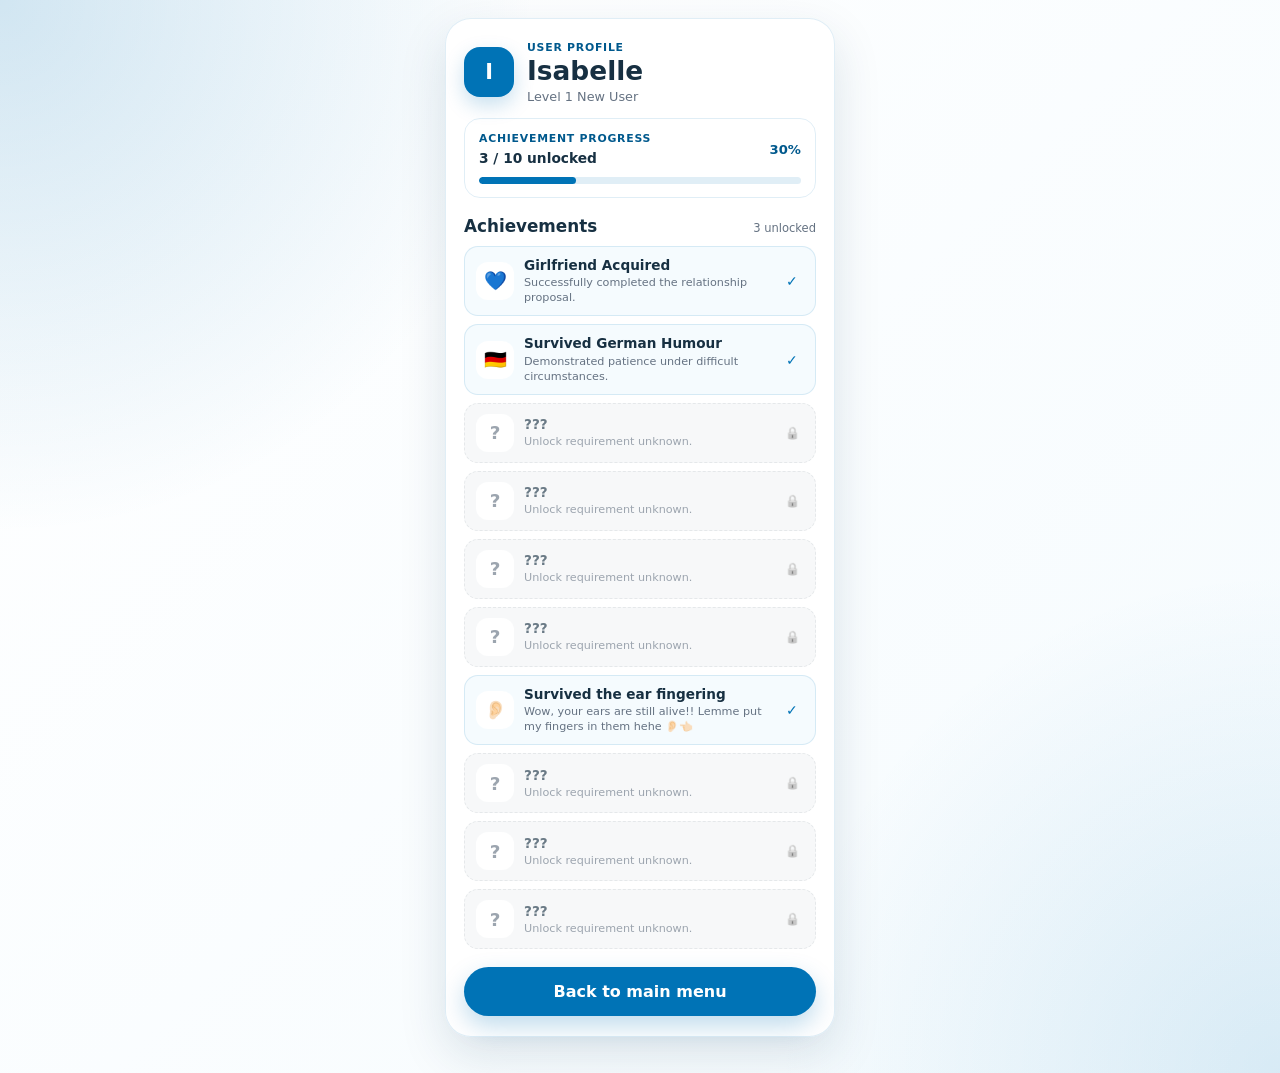
==== achievements.html @ 8cb05546 "added a lot of new stuff" ====
<!DOCTYPE html>
<html lang="en">
<head>
  <meta charset="UTF-8">

  <meta
    name="viewport"
    content="width=device-width, initial-scale=1.0"
  >



  <link rel="stylesheet" href="style.css">
</head>

<body class="profile-body">

  <main class="profile-page">

    <section class="profile-card">

      <!-- Profile header -->
      <header class="profile-header">
        <div class="profile-avatar">I</div>

        <div class="profile-identity">
          <p class="profile-label">User profile</p>

          <h1>Isabelle</h1>

          <p id="profileLevel">
            Level 1 New User
          </p>
        </div>
      </header>

      <!-- Achievement progress -->
      <section class="progress-section">
        <div class="progress-heading">
          <div>
            <p class="section-label">
              Achievement progress
            </p>

            <strong id="achievementProgress">
              Loading...
            </strong>
          </div>

          <span
            class="progress-percent"
            id="progressPercent"
          >
            0%
          </span>
        </div>

        <div class="achievement-progress-bar">
          <div
            class="achievement-progress-fill"
            id="achievementProgressFill"
          ></div>
        </div>
      </section>

      <!-- Achievement list -->
      <section class="achievement-section">
        <div class="section-heading">
          <h2>Achievements</h2>

          <span id="unlockedCount">
            0 unlocked
          </span>
        </div>

        <div
          class="compact-achievement-list"
          id="achievementList"
        ></div>
      </section>

      <!-- Home button -->
      <a
        class="landing-btn primary profile-home"
        href="index.html"
      >
        Back to main menu
      </a>

    </section>
    <!-- profile-card ends here -->

  </main>

  <script src="achievements.js"></script>

  <script>
    const achievementList =
      document.getElementById("achievementList");

    const achievementProgress =
      document.getElementById("achievementProgress");

    const achievementProgressFill =
      document.getElementById("achievementProgressFill");

    const progressPercent =
      document.getElementById("progressPercent");

    const unlockedCount =
      document.getElementById("unlockedCount");

    const profileLevel =
      document.getElementById("profileLevel");

    const unlocked = getUnlockedAchievements();

    const unlockedTotal = ACHIEVEMENTS.filter(
      (achievement) =>
        unlocked.includes(achievement.id)
    ).length;

    const totalAchievements = ACHIEVEMENTS.length;

    const percentage = Math.round(
      (unlockedTotal / totalAchievements) * 100
    );

    achievementProgress.textContent =
      `${unlockedTotal} / ${totalAchievements} unlocked`;

    unlockedCount.textContent =
      `${unlockedTotal} unlocked`;

    progressPercent.textContent =
      `${percentage}%`;

    achievementProgressFill.style.width =
      `${percentage}%`;

    if (unlockedTotal >= 10) {
      profileLevel.textContent =
        "Level 4 Investigator";
    } else if (unlockedTotal >= 7) {
      profileLevel.textContent =
        "Level 3 Explorer";
    } else if (unlockedTotal >= 4) {
      profileLevel.textContent =
        "Level 2 Curious User";
    } else {
      profileLevel.textContent =
        "Level 1 New User";
    }

    ACHIEVEMENTS.forEach((achievement) => {
      const isUnlocked =
        unlocked.includes(achievement.id);

      const item =
        document.createElement("article");

      item.className =
        `compact-achievement ${
          isUnlocked ? "unlocked" : "locked"
        }`;

      if (isUnlocked) {
        item.innerHTML = `
          <div class="compact-achievement-icon">
            ${achievement.icon}
          </div>

          <div class="compact-achievement-text">
            <h3>${achievement.title}</h3>
            <p>${achievement.description}</p>
          </div>

          <span
            class="achievement-state"
            aria-label="Unlocked"
          >
            ✓
          </span>
        `;
      } else {
        item.innerHTML = `
          <div
            class="compact-achievement-icon locked-icon"
          >
            ?
          </div>

          <div class="compact-achievement-text">
            <h3>???</h3>
            <p>Unlock requirement unknown.</p>
          </div>

          <span
            class="achievement-state locked-state"
            aria-label="Locked"
          >
            🔒
          </span>
        `;
      }

      achievementList.appendChild(item);
    });
  </script>

</body>
</html>
---- style.css ----
:root {
  --blue: #0073B6;
  --blue-dark: #00598d;
  --blue-soft: #dff2fb;
  --blue-pale: #f5fbfe;
  --text: #173042;
  --muted: #657282;
}

* {
  margin: 0;
  padding: 0;
  box-sizing: border-box;
}

body {
  min-height: 100vh;
  overflow: hidden;
  font-family: system-ui, -apple-system, BlinkMacSystemFont, "Segoe UI", sans-serif;
  background:
    radial-gradient(circle at top left, rgba(0,115,182,.18), transparent 32%),
    radial-gradient(circle at bottom right, rgba(0,115,182,.12), transparent 30%),
    linear-gradient(135deg,#ffffff,var(--blue-pale));
  color: var(--text);
}

#photoBackground {
  position: fixed;
  inset: 0;
  height: 100dvh;
  pointer-events: none;
  overflow: hidden;
  z-index: 1;
  transition: opacity .45s ease;
}

#photoBackground.hide-photos {
  opacity: 0;
}

.bg-photo {
  position: absolute;
  width: 92px;
  aspect-ratio: 1;
  object-fit: cover;
  border: 7px solid white;
  border-bottom: 18px solid white;
  border-radius: 8px;
  box-shadow: 0 15px 35px rgba(0,0,0,.18);
  opacity: 0;
  transform: scale(.75) rotate(-6deg);
  transition: opacity .6s ease, transform .6s ease;
}

.bg-photo.show {
  opacity: .92;
  transform: scale(1) rotate(var(--rotation));
}

#confettiLayer {
  position: fixed;
  inset: 0;
  pointer-events: none;
  z-index: 50;
  overflow: hidden;
}

.confetti {
  position: absolute;
  top: -30px;
  font-size: 24px;
  animation: fall 1.8s linear forwards;
}

.app {
  position: relative;
  min-height: 100vh;
  display: grid;
  place-items: center;
  padding: 20px;
  z-index: 20;
}

.card {
  width: min(315px, 88vw);
  padding: 28px 20px 22px;
  border-radius: 32px;
  background: rgba(255,255,255,.98);
  backdrop-filter: blur(14px);
  box-shadow: 0 28px 70px rgba(0,0,0,.14);
  text-align: center;
  position: relative;
  z-index: 30;
}

.eyebrow {
  display: inline-block;
  padding: 8px 14px;
  border-radius: 999px;
  background: var(--blue-soft);
  color: var(--blue-dark);
  font-weight: 700;
  font-size: .8rem;
  margin-bottom: 16px;
}

h1 {
  font-size: clamp(1.8rem, 7vw, 2.7rem);
  line-height: 1.05;
}

.intro {
  margin: 18px auto 20px;
  color: var(--muted);
  max-width: 280px;
  line-height: 1.55;
}

.final-line {
  margin: 18px auto 22px;
  color: var(--blue-dark);
  font-weight: 850;
  font-size: 1.1rem;
  line-height: 1.45;
}

.score {
  margin-top: 8px;
  color: var(--muted);
  font-size: .85rem;
}

.achievement {
  margin-top: 10px;
  color: var(--blue-dark);
  font-weight: 800;
  min-height: 22px;
}

.photo-pop {
  animation: photoPop .45s ease;
}

@keyframes photoPop {
  0% { transform: scale(.75) rotate(var(--rotation)); }
  70% { transform: scale(1.08) rotate(var(--rotation)); }
  100% { transform: scale(1) rotate(var(--rotation)); }
}

.button-stage {
  position: relative;
  height: 95px;
  overflow: hidden;
}

.lego-walk {
  font-size: 2rem;
  margin: 10px 0;
  animation: legoWalk 3s ease-in-out forwards;
}

@keyframes legoWalk {
  from {
    transform: translateX(-120px);
    opacity: 0;
  }
  15% {
    opacity: 1;
  }
  to {
    transform: translateX(120px);
    opacity: 0;
  }
}
.btn {
  position: absolute;
  border: none;
  border-radius: 999px;
  padding: 14px 28px;
  font-size: 1rem;
  font-weight: 800;
  cursor: pointer;
  touch-action: manipulation;
  transition:
    left .5s ease,
    top .5s ease,
    transform .3s ease;
}

.yes {
  background: var(--blue);
  color: white;
  box-shadow: 0 10px 25px rgba(0,115,182,.25);
}

.no {
  background: #eef3f7;
  color: #4f5f68;
}

#yesBtn {
  left: 28%;
  top: 50%;
  transform: translate(-50%,-50%);
}

#noBtn {
  left: 72%;
  top: 50%;
  transform: translate(-50%,-50%);
}

.replay {
  position: static;
  transform: none;
  margin-top: 10px;
}

.hint {
  min-height: 24px;
  margin-top: 12px;
  color: var(--muted);
}



@media(max-width:600px) {
  .bg-photo {
    width: 76px;
    border: 5px solid white;
    border-bottom: 13px solid white;
  }


  .card {
    width: min(315px, 88vw);
  }
}

@keyframes fall {
  to {
    transform: translateY(110vh) rotate(720deg);
    opacity: 0;
  }
}

@keyframes pulse {

    0%{
        transform:translate(-50%,-50%) scale(1);
    }

    50%{
        transform:translate(-50%,-50%) scale(1.08);
    }

    100%{
        transform:translate(-50%,-50%) scale(1);
    }

}
.landing-page,
.meme-page {
  min-height: 100dvh;
  display: grid;
  place-items: center;
  padding: 20px;
}

.landing-card,
.sequence-card,
.meme-card {
  width: min(360px, 92vw);
  padding: 32px 24px 28px;
  border-radius: 32px;
  background: rgba(255, 255, 255, 0.98);
  box-shadow: 0 28px 70px rgba(0, 0, 0, 0.14);
  text-align: center;
}

.landing-actions {
  display: grid;
  gap: 12px;
  margin-top: 26px;
}

.landing-btn {
  display: block;
  width: 100%;
  padding: 15px 22px;
  border: none;
  border-radius: 999px;
  font-family: inherit;
  font-size: 1rem;
  font-weight: 800;
  text-align: center;
  text-decoration: none;
  cursor: pointer;
}

.landing-btn.primary {
  background: var(--blue);
  color: white;
  box-shadow: 0 10px 25px rgba(0, 115, 182, 0.25);
}

.landing-btn.secondary {
  background: #eef3f7;
  color: #4f5f68;
}

.sequence-card {
  min-height: 180px;
  display: grid;
  place-items: center;
}

.meme-card {
  width: min(400px, 92vw);
}

.meme-image {
  display: block;
  width: 100%;
  max-height: 60vh;
  object-fit: contain;
  border-radius: 20px;
  margin-bottom: 18px;
}

.meme-caption {
  margin-bottom: 20px;
  color: var(--muted);
  font-weight: 700;
}

@keyframes sequenceFade {
  from {
    opacity: 0;
    transform: translateY(6px);
  }

  to {
    opacity: 1;
    transform: translateY(0);
  }
}

.landing-btn.danger {
    background: #d94841;
    color: white;
    box-shadow: 0 10px 24px rgba(217,72,65,.35);
}

.landing-btn.danger:hover{
    background:#c63b34;
}

.landing-btn.danger:active{
    transform:scale(.97);
}
/* Floating letter */

.letter-button {
  position: fixed;
  right: 22px;
  bottom: 22px;
  z-index: 150;

  width: 54px;
  height: 54px;

  display: grid;
  place-items: center;

  border: 1px solid rgba(0, 115, 182, 0.18);
  border-radius: 50%;

  background: white;
  box-shadow: 0 12px 32px rgba(18, 57, 84, 0.2);

  font-size: 1.45rem;
  cursor: pointer;

  transition:
    transform 180ms ease,
    box-shadow 180ms ease;
}

.letter-button:hover {
  transform: translateY(-3px);
  box-shadow: 0 16px 38px rgba(18, 57, 84, 0.25);
}

.letter-button:active {
  transform: scale(0.94);
}

.letter-notification {
  position: absolute;
  top: 2px;
  right: 2px;

  width: 12px;
  height: 12px;

  border: 2px solid white;
  border-radius: 50%;
  background: var(--blue);
}

/* Message overlay */

.letter-overlay {
  position: fixed;
  inset: 0;
  z-index: 300;

  display: grid;
  place-items: center;

  padding: 20px;
  background: rgba(17, 35, 48, 0.42);
  backdrop-filter: blur(6px);

  animation: letterFadeIn 220ms ease;
}

.letter-card {
  position: relative;

  width: min(380px, 92vw);
  max-height: 85vh;

  display: flex;
  flex-direction: column;

  padding: 32px 24px 26px;

  border-radius: 30px;
  background: linear-gradient(
    145deg,
    #fff7fb,
    #ffe7f2
  );

  border: 1px solid rgba(220,90,145,.22);

  box-shadow:
    0 30px 80px rgba(180,70,120,.18);

  text-align: center;

  animation:
    letterPopIn .28s ease,
    gentleMessagePulse 5s ease-in-out 2s infinite;
}

.letter-card h1 {
  margin: 0;
  font-size: clamp(1.8rem, 8vw, 2.5rem);
}

.letter-close {
  position: absolute;
  top: 13px;
  right: 15px;

  width: 34px;
  height: 34px;

  border: none;
  border-radius: 50%;
  background: #eef3f7;
  color: #4f5f68;

  font-size: 1.4rem;
  line-height: 1;
  cursor: pointer;
}

.letter-content {
  margin: 22px 0 24px;
  color: var(--text);
  font-size: 1.08rem;
  line-height: 1.65;
}

.letter-content p {
  margin: 0 0 14px;
}

.letter-content p:last-child {
  margin-bottom: 0;
}

.letter-card .landing-btn {
  position: static;
}

.modal-open {
  overflow: hidden;
}

@keyframes letterFadeIn {
  from {
    opacity: 0;
  }

  to {
    opacity: 1;
  }
}

@keyframes letterPopIn {
  from {
    opacity: 0;
    transform: translateY(12px) scale(0.96);
  }

  to {
    opacity: 1;
    transform: translateY(0) scale(1);
  }
}

/* Patch notes */

.patch-page {
  min-height: 100dvh;
  padding: 24px 16px 40px;
  display: block;
}

.patch-card {
  width: min(520px, 94vw);
  margin: 0 auto;
  padding: 26px 20px 24px;
  border-radius: 28px;
  background: rgba(255, 255, 255, 0.98);
  box-shadow: 0 20px 50px rgba(0, 0, 0, 0.12);
}

.patch-card > h1 {
  margin-bottom: 6px;
}

.patch-version {
  margin: 0 0 28px;
  color: var(--muted);
  font-size: 0.9rem;
  font-weight: 700;
}

.patch-entry {
  margin-bottom: 18px;
  padding: 18px;
  border-radius: 18px;
  border: 1px solid rgba(0, 115, 182, 0.14);
  border-radius: 22px;
  background: var(--blue-pale);
}

.patch-entry.old {
  opacity: 0.78;
}

.patch-entry h2 {
  margin: 0 0 4px;
  font-size: 1.2rem;
}

.patch-date {
  margin: 0 0 16px;
  color: var(--muted);
  font-size: 0.8rem;
}

.patch-entry ul {
  line-height: 1.5;
  font-size: 0.95rem;
}

.patch-entry li + li {
  margin-top: 4px;
}

.known-issues {
  margin-top: 20px;
  padding-top: 18px;
  border-top: 1px solid rgba(0, 115, 182, 0.14);
}

.known-issues h3 {
  margin: 0 0 10px;
  color: var(--blue-dark);
  font-size: 1rem;
}

.patch-card > .landing-btn {
  margin-top: 8px;
}
.letter-content {

  flex: 1;

  display: grid;
  gap: 14px;

  margin: 22px 0 24px;

  overflow-y: auto;

  max-height: 42vh;

  padding-right: 6px;
}
.letter-content::-webkit-scrollbar{
    width:8px;
}

.letter-content::-webkit-scrollbar-thumb{
    background:#e7a9c7;
    border-radius:999px;
}

.letter-content::-webkit-scrollbar-track{
    background:transparent;
}

.message-archive[open] .archived-messages{
    animation: archiveReveal .25s ease;
}

@keyframes archiveReveal{

    from{
        opacity:0;
        transform:translateY(-6px);
    }

    to{
        opacity:1;
        transform:translateY(0);
    }
}

.letter-message {
  padding: 16px;
  border-radius: 18px;
  background: rgba(255, 255, 255, 0.68);
  border: 1px solid rgba(220, 90, 145, 0.14);
  text-align: left;
}

.letter-message.newest {
  border: 1px solid rgba(220, 90, 145, 0.38);

  box-shadow:
    0 8px 24px rgba(220, 90, 145, 0.10);
}

.letter-message p {
  margin: 0 0 10px;
  line-height: 1.55;
}

.letter-message p:last-child {
  margin-bottom: 0;
}

.letter-label {
  color: #b43b72;
  font-size: 0.75rem;
  font-weight: 800;
  text-transform: uppercase;
  letter-spacing: 0.05em;
}

.letter-card .eyebrow {
  background: #ffdbea;
  color: #a72f67;
}

.letter-card .letter-close {
  background: #ffe3ef;
  color: #9e3764;
}

.letter-card .landing-btn.primary {
  background: #d95791;
  color: white;

  box-shadow:
    0 10px 25px rgba(217, 87, 145, 0.28);

  transition:
    background 180ms ease,
    transform 180ms ease,
    box-shadow 180ms ease;
}

.letter-card .landing-btn.primary:hover {
  background: #c74680;

  box-shadow:
    0 13px 30px rgba(217, 87, 145, 0.35);
}

.letter-card .landing-btn.primary:active {
  transform: scale(0.97);
}

@keyframes gentleMessagePulse {
  0%,
  88%,
  100% {
    transform: scale(1);
    box-shadow:
      0 30px 80px rgba(180, 70, 120, 0.18);
  }

  94% {
    transform: scale(1.018);
    box-shadow:
      0 34px 90px rgba(220, 90, 145, 0.28);
  }
}

.train-button {
  position: fixed;
  left: 20px;
  bottom: 20px;
  z-index: 140;

  width: 48px;
  height: 48px;

  border: none;
  border-radius: 50%;

  background: white;
  box-shadow: 0 10px 28px rgba(0,0,0,.16);

  font-size: 1.4rem;
  cursor: pointer;

  transition: transform 180ms ease;
}

.train-button:hover {
  transform: translateX(4px);
}

.train-button:active {
  transform: scale(.95);
}

.train-overlay {
  position: fixed;
  inset: 0;
  z-index: 400;

  display: grid;
  place-items: center;

  padding: 20px;

  background: rgba(10,20,30,.45);
  backdrop-filter: blur(6px);
}

.train-card {
  position: relative;

  width: min(380px, 92vw);

  padding: 22px;

  border-radius: 28px;

  background: white;

  box-shadow: 0 30px 80px rgba(0,0,0,.25);

  text-align: center;
}

.thomas-image {
  width: 100%;
  max-height: 65vh;

  object-fit: contain;

  border-radius: 18px;
}

.train-caption {
  margin-top: 14px;

  color: var(--muted);

  font-weight: 700;
}

.train-close {
  position: absolute;
  top: 10px;
  right: 12px;

  width: 34px;
  height: 34px;

  border: none;
  border-radius: 50%;

  background: #eef3f7;

  font-size: 1.4rem;

  cursor: pointer;
}
/* Main application menu */

.main-menu {
  display: grid;
  gap: 11px;
  margin-top: 24px;
}

.menu-item {
  display: flex;
  align-items: center;
  gap: 14px;

  width: 100%;
  padding: 14px 16px;

  border: 1px solid rgba(0, 115, 182, 0.14);
  border-radius: 18px;

  background: var(--blue-pale);
  color: var(--text);

  text-align: left;
  text-decoration: none;

  transition:
    transform 180ms ease,
    box-shadow 180ms ease,
    background 180ms ease;
}

.menu-item:hover {
  transform: translateY(-2px);
  box-shadow: 0 12px 26px rgba(0, 115, 182, 0.12);
}

.menu-item:active {
  transform: scale(0.98);
}

.menu-item strong,
.menu-item small {
  display: block;
}

.menu-item strong {
  font-size: 0.96rem;
}

.menu-item small {
  margin-top: 3px;
  color: var(--muted);
  font-size: 0.78rem;
  line-height: 1.3;
}

.menu-icon {
  width: 38px;
  height: 38px;
  flex-shrink: 0;

  display: grid;
  place-items: center;

  border-radius: 12px;
  background: white;

  font-size: 1.2rem;
}

.primary-menu {
  background: var(--blue);
  color: white;
}

.primary-menu small {
  color: rgba(255, 255, 255, 0.78);
}

.danger-menu {
  border-color: rgba(205, 63, 60, 0.18);
  background: #fff0ef;
}

.version-label {
  margin: 20px 0 0;
  color: var(--muted);
  font-size: 0.75rem;
  text-align: center;
}

/* Message Terminal */

.terminal-page {
  min-height: 100dvh;
  padding: 24px 16px 40px;
}

.terminal-card {
  width: min(430px, 94vw);
  margin: 0 auto;
  padding: 30px 22px 26px;

  border-radius: 30px;
  background: rgba(255, 255, 255, 0.98);
  box-shadow: 0 24px 65px rgba(0, 0, 0, 0.13);
}

.message-form {
  display: grid;
  gap: 10px;
  margin-top: 24px;
}

.message-form label {
  margin-top: 6px;
  color: var(--text);
  font-size: 0.82rem;
  font-weight: 800;
}

.message-form select,
.message-form textarea {
  width: 100%;
  padding: 13px 14px;

  border: 1px solid rgba(0, 115, 182, 0.2);
  border-radius: 15px;

  background: var(--blue-pale);
  color: var(--text);

  font-family: inherit;
  font-size: 1rem;
}

.message-form textarea {
  resize: vertical;
  min-height: 145px;
}

.message-form select:focus,
.message-form textarea:focus {
  border-color: var(--blue);
  outline: 3px solid rgba(0, 115, 182, 0.1);
}

.character-count {
  margin: -4px 3px 4px;
  color: var(--muted);
  font-size: 0.75rem;
  text-align: right;
}

.message-form .landing-btn {
  position: static;
  margin-top: 8px;
}

.message-form .landing-btn:disabled {
  cursor: wait;
  opacity: 0.65;
}

.transmission-success {
  padding: 28px 8px 8px;
  text-align: center;
}

.terminal-status {
  width: 60px;
  height: 60px;
  margin: 0 auto 18px;

  display: grid;
  place-items: center;

  border-radius: 50%;
  background: var(--blue);
  color: white;

  font-size: 1.8rem;
  font-weight: 900;
}

.transmission-success h2 {
  margin-bottom: 10px;
}

.transmission-success p {
  margin-bottom: 24px;
  color: var(--muted);
}

.transmission-success .landing-btn {
  position: static;
}

.form-error {
  margin: 14px 0 0;
  color: #b83333;
  font-size: 0.85rem;
  font-weight: 750;
  text-align: center;
}

/* Achievements */

/* Compact profile and achievement page */

.profile-body {
  min-height: 100vh;
  overflow-x: hidden;
  overflow-y: auto;
}

.profile-page {
  width: 100%;
  min-height: 100dvh;
  padding: 18px 14px 36px;
}

.profile-card {
  width: min(390px, 94vw);
  margin: 0 auto;
  padding: 22px 18px 20px;

  border: 1px solid rgba(0, 115, 182, 0.12);
  border-radius: 26px;

  background: rgba(255, 255, 255, 0.98);

  box-shadow:
    0 18px 48px rgba(18, 57, 84, 0.13);
}

.profile-header {
  display: flex;
  align-items: center;
  gap: 13px;
}

.profile-avatar {
  width: 50px;
  height: 50px;
  flex-shrink: 0;

  display: grid;
  place-items: center;

  border-radius: 16px;
  background: var(--blue);
  color: white;

  font-size: 1.3rem;
  font-weight: 900;

  box-shadow:
    0 8px 20px rgba(0, 115, 182, 0.22);
}

.profile-identity {
  min-width: 0;
}

.profile-label,
.section-label {
  margin: 0 0 3px;

  color: var(--blue-dark);

  font-size: 0.68rem;
  font-weight: 850;
  letter-spacing: 0.07em;
  text-transform: uppercase;
}

.profile-identity h1 {
  margin: 0;
  font-size: 1.65rem;
  line-height: 1.05;
}

.profile-identity > p:last-child {
  margin: 4px 0 0;
  color: var(--muted);
  font-size: 0.8rem;
}

.profile-status {
  margin-top: 18px;
  padding: 13px 14px;

  border-radius: 16px;
  background: var(--blue-pale);
}

.status-heading {
  display: flex;
  justify-content: space-between;
  gap: 10px;

  margin-bottom: 8px;

  color: var(--muted);
  font-size: 0.78rem;
}

.status-heading strong {
  color: var(--blue-dark);
}

.status-bar,
.achievement-progress-bar {
  height: 7px;
  overflow: hidden;

  border-radius: 999px;
  background: rgba(0, 115, 182, 0.12);
}

.status-fill {
  width: 100%;
  height: 100%;

  border-radius: inherit;
  background: var(--blue);
}

.progress-section {
  margin-top: 14px;
  padding: 13px 14px;

  border: 1px solid rgba(0, 115, 182, 0.12);
  border-radius: 16px;
}

.progress-heading {
  display: flex;
  align-items: center;
  justify-content: space-between;
  gap: 14px;

  margin-bottom: 10px;
}

.progress-heading strong {
  font-size: 0.86rem;
}

.progress-percent {
  color: var(--blue-dark);
  font-size: 0.82rem;
  font-weight: 850;
}

.achievement-progress-fill {
  width: 0;
  height: 100%;

  border-radius: inherit;
  background: var(--blue);

  transition: width 500ms ease;
}

.achievement-section {
  margin-top: 18px;
}

.section-heading {
  display: flex;
  align-items: baseline;
  justify-content: space-between;
  gap: 14px;

  margin-bottom: 10px;
}

.section-heading h2 {
  margin: 0;
  font-size: 1.05rem;
}

.section-heading span {
  color: var(--muted);
  font-size: 0.72rem;
}

.compact-achievement-list {
  display: grid;
  gap: 8px;
}

.compact-achievement {
  display: grid;
  grid-template-columns: 38px minmax(0, 1fr) 24px;
  align-items: center;
  gap: 10px;

  padding: 10px 11px;

  border-radius: 14px;
}

.compact-achievement.unlocked {
  border: 1px solid rgba(0, 115, 182, 0.13);
  background: var(--blue-pale);
}

.compact-achievement.locked {
  border: 1px dashed rgba(101, 114, 130, 0.2);
  background: #f3f5f6;
  opacity: 0.64;
}

.compact-achievement-icon {
  width: 38px;
  height: 38px;

  display: grid;
  place-items: center;

  border-radius: 12px;
  background: white;

  font-size: 1.15rem;
}

.locked-icon {
  color: var(--muted);
  font-weight: 900;
}

.compact-achievement-text {
  min-width: 0;
}

.compact-achievement-text h3 {
  margin: 0 0 2px;

  overflow: hidden;

  color: var(--text);
  font-size: 0.85rem;
  line-height: 1.2;
  text-overflow: ellipsis;
  white-space: nowrap;
}

.compact-achievement-text p {
  margin: 0;

  display: -webkit-box;
  overflow: hidden;
  -webkit-box-orient: vertical;
  -webkit-line-clamp: 2;

  color: var(--muted);
  font-size: 0.7rem;
  line-height: 1.35;
}

.achievement-state {
  color: var(--blue);
  font-size: 0.88rem;
  font-weight: 900;
  text-align: center;
}

.locked-state {
  filter: grayscale(1);
  font-size: 0.75rem;
}

.profile-home {
  position: static;
  margin-top: 18px;
}

@media (max-width: 380px) {
  .profile-page {
    padding-right: 10px;
    padding-left: 10px;
  }

  .profile-card {
    width: 100%;
    padding: 19px 14px 17px;
  }

  .compact-achievement {
    grid-template-columns: 34px minmax(0, 1fr) 20px;
    gap: 8px;
    padding: 9px;
  }

  .compact-achievement-icon {
    width: 34px;
    height: 34px;
  }
}
/* Collapsible message archive */

.message-archive {
  overflow: hidden;

  border: 1px solid rgba(220, 90, 145, 0.2);
  border-radius: 18px;

  background: rgba(255, 255, 255, 0.5);
}

.message-archive summary {
  display: flex;
  align-items: center;
  justify-content: space-between;
  gap: 12px;

  padding: 14px 16px;

  color: #a72f67;
  font-size: 0.88rem;
  font-weight: 800;

  cursor: pointer;
  list-style: none;
  user-select: none;
}

.message-archive summary::-webkit-details-marker {
  display: none;
}

.message-archive summary::after {
  content: "⌄";
  margin-left: auto;

  font-size: 1rem;

  transition: transform 180ms ease;
}

.message-archive[open] summary::after {
  transform: rotate(180deg);
}

.archive-count {
  min-width: 23px;
  height: 23px;

  display: inline-grid;
  place-items: center;

  margin-left: auto;
  padding: 0 7px;

  border-radius: 999px;

  background: #ffdbea;
  color: #a72f67;

  font-size: 0.72rem;
  font-weight: 850;
}

.archived-messages {
  display: grid;
  gap: 12px;

  padding: 0 12px 12px;
}

.letter-message.archived {
  background: rgba(255, 255, 255, 0.72);
  opacity: 0.9;
}
.message-clicked{

    animation:
        heartBeat .45s ease;
}

@keyframes heartBeat{

    0%{
        transform:scale(1);
    }

    35%{
        transform:scale(1.03);
    }

    100%{
        transform:scale(1);
    }
}

.floating-heart{

    position:absolute;

    right:18px;
    bottom:18px;

    animation:heartFloat 1.2s forwards;

    pointer-events:none;
}

@keyframes heartFloat{

    from{
        opacity:1;
        transform:translateY(0) scale(1);
    }

    to{
        opacity:0;
        transform:translateY(-45px) scale(1.5);
    }
}
.train-overlay.hidden {
  display: none;
}

body:has(.patch-page) {
  overflow-y: auto;
  overflow-x: hidden;
}

.hidden,
.train-overlay.hidden,
.letter-overlay.hidden {
  display: none;
}
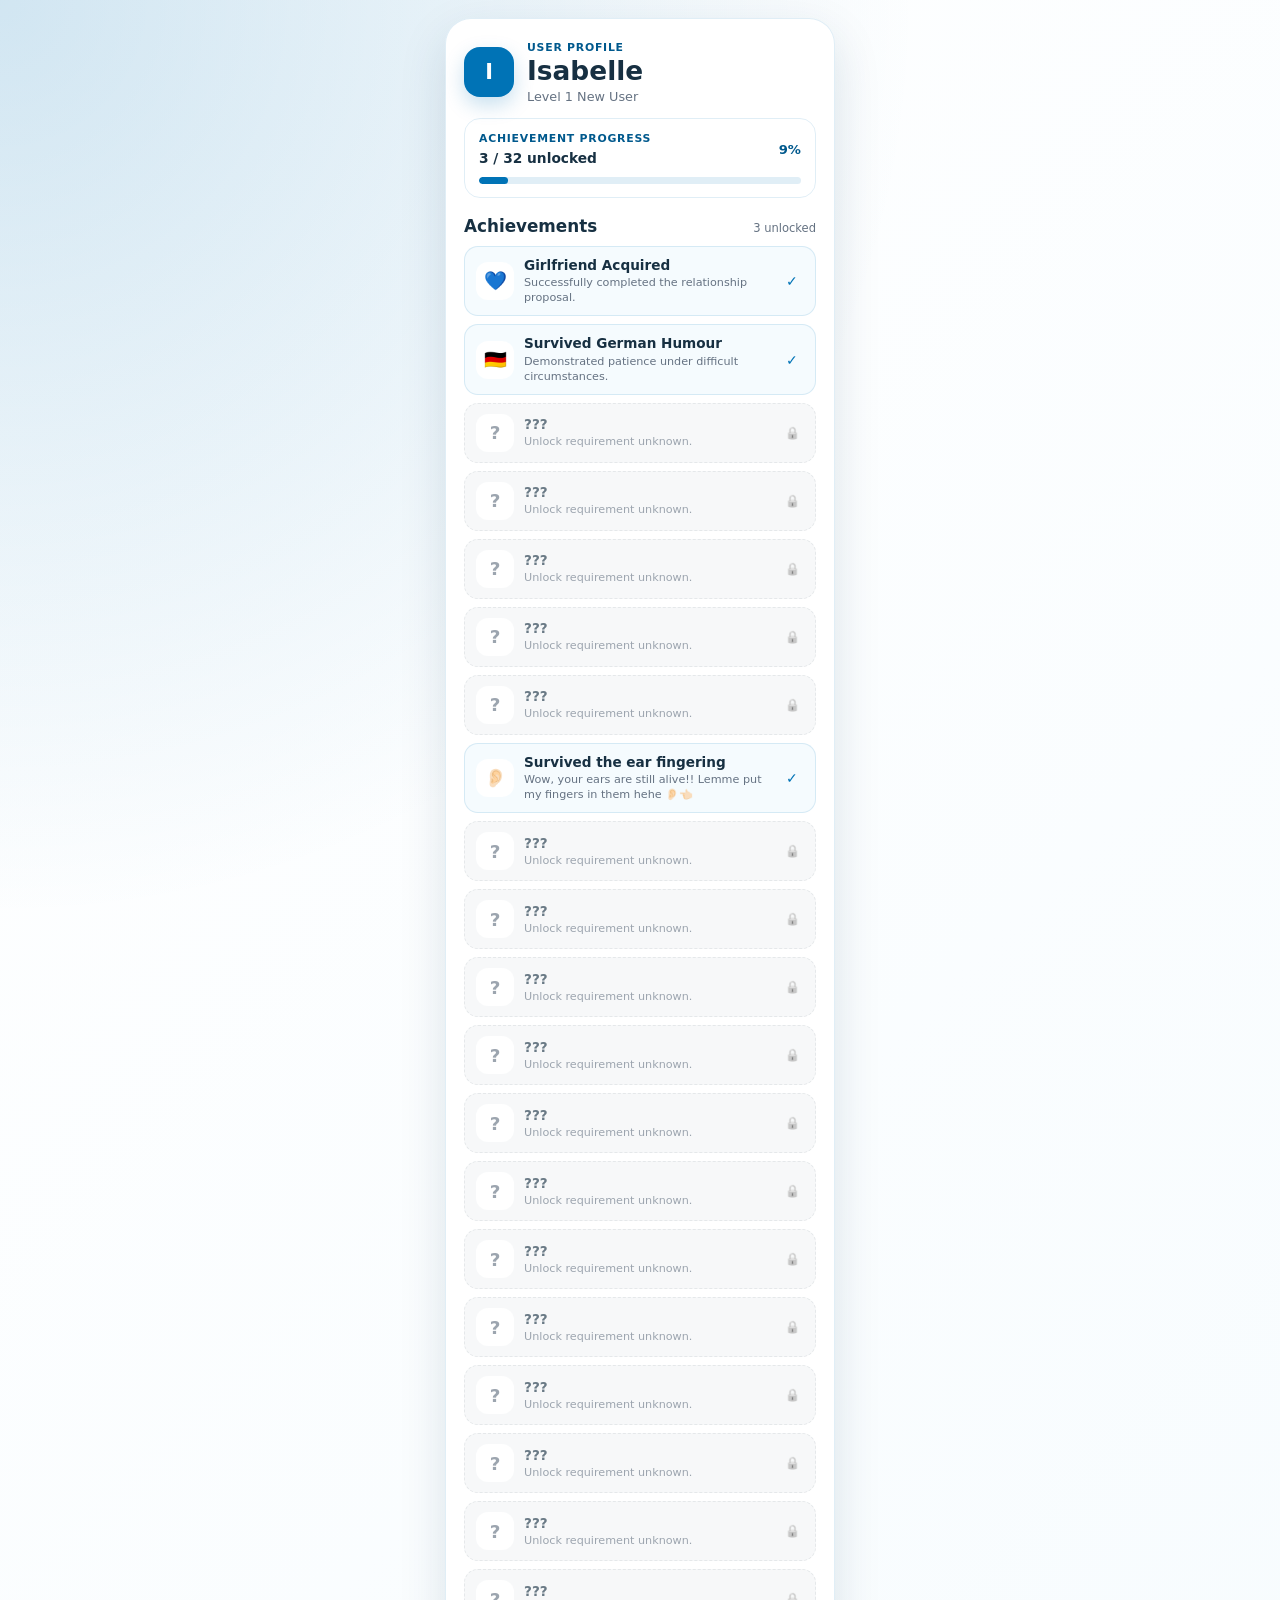
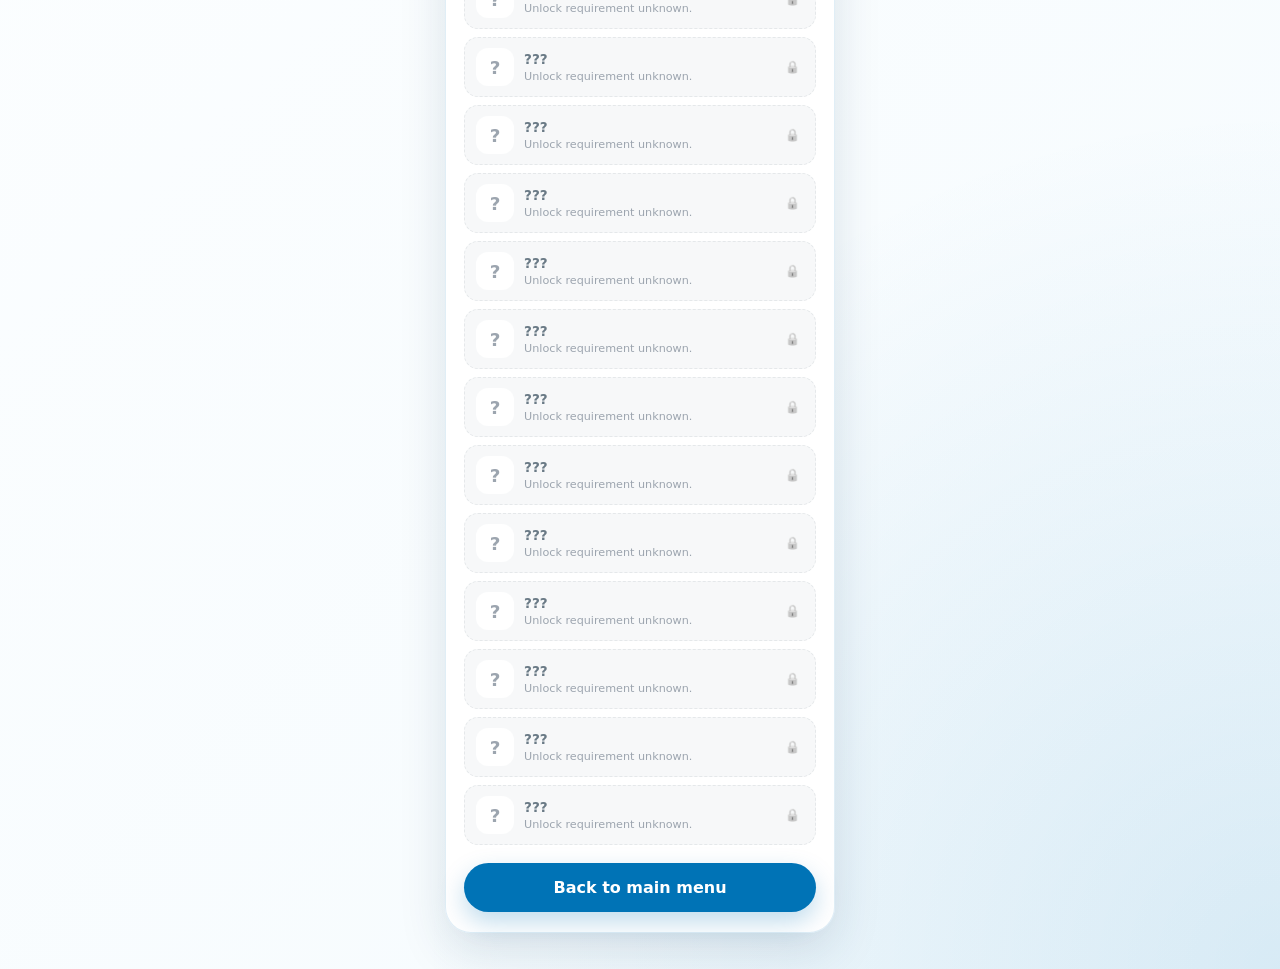
==== commit 45a7ad0e: "a LOT of changes" ====
--- a/achievements.html
+++ b/achievements.html
@@ -91,6 +91,22 @@
     <!-- profile-card ends here -->
 
   </main>
+  <!-- Thomas Achievement Inspector -->
+    <div
+      class="achievement-thomas hidden"
+      id="achievementThomas"
+      aria-hidden="true"
+    >
+      <div class="achievement-thomas-bubble">
+        Tickets, please. OR BOOOOOOOOOOOOOOOOOOOOOOOBS. 
+      </div>
+
+      <img
+        src="Images/thomas.jpg"
+        alt=""
+        class="achievement-thomas-image"
+      >
+    </div>
 
   <script src="achievements.js"></script>
 
@@ -137,14 +153,22 @@
 
     achievementProgressFill.style.width =
       `${percentage}%`;
-
-    if (unlockedTotal >= 10) {
+    if (unlockedTotal >= 30) {
+     profileLevel.textContent =
+    "Level 7 System Administrator";
+    } else if (unlockedTotal >= 24) {
+      profileLevel.textContent =
+      "Level 6 Completionist";
+    } else if (unlockedTotal >= 19) {
+      profileLevel.textContent =
+      "Level 5 Senior Investigator";
+    } else if (unlockedTotal >= 14) {
       profileLevel.textContent =
         "Level 4 Investigator";
-    } else if (unlockedTotal >= 7) {
+    } else if (unlockedTotal >= 10) {
       profileLevel.textContent =
         "Level 3 Explorer";
-    } else if (unlockedTotal >= 4) {
+    } else if (unlockedTotal >= 6) {
       profileLevel.textContent =
         "Level 2 Curious User";
     } else {
@@ -163,6 +187,8 @@
         `compact-achievement ${
           isUnlocked ? "unlocked" : "locked"
         }`;
+
+      item.dataset.achievementId = achievement.id;
 
       if (isUnlocked) {
         item.innerHTML = `
@@ -206,6 +232,118 @@
 
       achievementList.appendChild(item);
     });
+    /* ========================================
+   THOMAS ACHIEVEMENT INSPECTION
+   ======================================== */
+
+    const achievementThomas =
+      document.getElementById("achievementThomas");
+
+    const alreadyInspected =
+      isAchievementUnlocked("achievement-inspector");
+
+    /*
+    * More likely until she discovers it.
+    * Afterwards Thomas becomes considerably rarer.
+    */
+    const inspectionChance = 
+      alreadyInspected ? 0.03 : 0.12;
+
+    if (Math.random() < inspectionChance) {
+      setTimeout(() => {
+        runAchievementInspection();
+      }, 1800);
+    }
+
+    function runAchievementInspection() {
+
+      /* Only inspect achievements she has actually earned */
+      const unlockedCards = [
+        ...document.querySelectorAll(
+          ".compact-achievement.unlocked"
+        )
+      ].filter((card) =>
+        card.dataset.achievementId !==
+          "achievement-inspector"
+      );
+
+      if (unlockedCards.length === 0) {
+        return;
+      }
+
+      const inspectedCard =
+        unlockedCards[
+          Math.floor(Math.random() * unlockedCards.length)
+        ];
+
+      /*
+      * Save the original card so we can restore it.
+      */
+      const originalHTML =
+        inspectedCard.innerHTML;
+
+      inspectedCard.classList.add(
+        "under-inspection"
+      );
+
+      inspectedCard.innerHTML = `
+        <div class="compact-achievement-icon">
+          🚂
+        </div>
+
+        <div class="compact-achievement-text">
+          <h3>Achievement Under Review</h3>
+
+          <p>
+            Thomas is currently verifying this achievement.
+          </p>
+        </div>
+
+        <span class="achievement-state">
+          ?
+        </span>
+      `;
+
+      achievementThomas.classList.remove(
+        "hidden"
+      );
+
+      /*
+      * Give her a second to realise something
+      * has gone horribly wrong.
+      */
+      setTimeout(() => {
+        achievementThomas.classList.add(
+          "inspecting"
+        );
+      }, 1600);
+
+      /*
+      * Inspection complete.
+      */
+      setTimeout(() => {
+
+        achievementThomas.classList.remove(
+          "inspecting"
+        );
+
+        achievementThomas.classList.add(
+          "hidden"
+        );
+
+        inspectedCard.innerHTML =
+          originalHTML;
+
+        inspectedCard.classList.remove(
+          "under-inspection"
+        );
+
+        unlockAchievement(
+          "achievement-inspector"
+        );
+
+      }, 3800);
+    }
   </script>
 
 </body>
--- a/style.css
+++ b/style.css
@@ -15,7 +15,8 @@
 
 body {
   min-height: 100vh;
-  overflow: hidden;
+  overflow-x: hidden;
+
   font-family: system-ui, -apple-system, BlinkMacSystemFont, "Segoe UI", sans-serif;
   background:
     radial-gradient(circle at top left, rgba(0,115,182,.18), transparent 32%),
@@ -222,6 +223,11 @@
   color: var(--muted);
 }
 
+@media (max-width: 600px) {
+  .archived-messages {
+    max-height: 180px;
+  }
+}
 
 
 @media(max-width:600px) {
@@ -416,21 +422,27 @@
   inset: 0;
   z-index: 300;
 
-  display: grid;
-  place-items: center;
-
-  padding: 20px;
+  display: flex;
+  justify-content: center;
+  align-items: center;
+
+  padding:
+    max(16px, env(safe-area-inset-top))
+    16px
+    max(16px, env(safe-area-inset-bottom));
+
   background: rgba(17, 35, 48, 0.42);
   backdrop-filter: blur(6px);
 
-  animation: letterFadeIn 220ms ease;
+  overflow-y: auto;
+  -webkit-overflow-scrolling: touch;
 }
 
 .letter-card {
   position: relative;
 
-  width: min(380px, 92vw);
-  max-height: 85vh;
+  width: min(350px, 92vw);
+  max-height: 85dvh;
 
   display: flex;
   flex-direction: column;
@@ -438,24 +450,37 @@
   padding: 32px 24px 26px;
 
   border-radius: 30px;
-  background: linear-gradient(
-    145deg,
-    #fff7fb,
-    #ffe7f2
-  );
-
-  border: 1px solid rgba(220,90,145,.22);
+
+  background:
+    linear-gradient(
+      145deg,
+      #fff7fb,
+      #ffe7f2
+    );
+
+  border: 1px solid rgba(220, 90, 145, 0.22);
 
   box-shadow:
-    0 30px 80px rgba(180,70,120,.18);
+    0 30px 80px rgba(180, 70, 120, 0.18);
 
   text-align: center;
 
-  animation:
-    letterPopIn .28s ease,
-    gentleMessagePulse 5s ease-in-out 2s infinite;
-}
-
+  overflow: hidden;
+}
+.letter-content {
+  display: grid;
+  gap: 14px;
+
+  margin: 22px 0 18px;
+
+  overflow: visible;
+  max-height: none;
+}
+.letter-card > .eyebrow,
+.letter-card > h1,
+.letter-card > .landing-btn {
+  flex-shrink: 0;
+}
 .letter-card h1 {
   margin: 0;
   font-size: clamp(1.8rem, 8vw, 2.5rem);
@@ -479,13 +504,6 @@
   cursor: pointer;
 }
 
-.letter-content {
-  margin: 22px 0 24px;
-  color: var(--text);
-  font-size: 1.08rem;
-  line-height: 1.65;
-}
-
 .letter-content p {
   margin: 0 0 14px;
 }
@@ -495,7 +513,13 @@
 }
 
 .letter-card .landing-btn {
-  position: static;
+position:sticky;
+
+bottom:0;
+
+margin-top:16px;
+
+flex-shrink:0;
 }
 
 .modal-open {
@@ -628,22 +652,6 @@
     background:transparent;
 }
 
-.message-archive[open] .archived-messages{
-    animation: archiveReveal .25s ease;
-}
-
-@keyframes archiveReveal{
-
-    from{
-        opacity:0;
-        transform:translateY(-6px);
-    }
-
-    to{
-        opacity:1;
-        transform:translateY(0);
-    }
-}
 
 .letter-message {
   padding: 16px;
@@ -1324,59 +1332,50 @@
 }
 /* Collapsible message archive */
 
-.message-archive {
-  overflow: hidden;
+
+
+.message-archive-link {
+  display: grid;
+  grid-template-columns: 1fr auto auto;
+  align-items: center;
+  gap: 10px;
+
+  padding: 15px 16px;
 
   border: 1px solid rgba(220, 90, 145, 0.2);
   border-radius: 18px;
 
-  background: rgba(255, 255, 255, 0.5);
-}
-
-.message-archive summary {
-  display: flex;
-  align-items: center;
-  justify-content: space-between;
-  gap: 12px;
-
-  padding: 14px 16px;
-
+  background: rgba(255, 255, 255, 0.58);
   color: #a72f67;
-  font-size: 0.88rem;
+
+  font-size: 0.9rem;
   font-weight: 800;
-
-  cursor: pointer;
-  list-style: none;
-  user-select: none;
-}
-
-.message-archive summary::-webkit-details-marker {
-  display: none;
-}
-
-.message-archive summary::after {
-  content: "⌄";
-  margin-left: auto;
-
-  font-size: 1rem;
-
-  transition: transform 180ms ease;
-}
-
-.message-archive[open] summary::after {
-  transform: rotate(180deg);
+  text-align: left;
+  text-decoration: none;
+
+  transition:
+    transform 180ms ease,
+    background 180ms ease,
+    box-shadow 180ms ease;
+}
+
+.message-archive-link:hover {
+  background: rgba(255, 255, 255, 0.85);
+  box-shadow: 0 9px 24px rgba(220, 90, 145, 0.12);
+}
+
+.message-archive-link:active {
+  transform: scale(0.98);
 }
 
 .archive-count {
-  min-width: 23px;
-  height: 23px;
+  min-width: 24px;
+  height: 24px;
 
   display: inline-grid;
   place-items: center;
 
-  margin-left: auto;
   padding: 0 7px;
-
   border-radius: 999px;
 
   background: #ffdbea;
@@ -1386,21 +1385,21 @@
   font-weight: 850;
 }
 
-.archived-messages {
-  display: grid;
-  gap: 12px;
-
-  padding: 0 12px 12px;
-}
-
-.letter-message.archived {
-  background: rgba(255, 255, 255, 0.72);
-  opacity: 0.9;
-}
-.message-clicked{
-
-    animation:
-        heartBeat .45s ease;
+.archive-arrow {
+  font-size: 1.5rem;
+  line-height: 1;
+}
+
+@keyframes archiveReveal {
+  from {
+    opacity: 0;
+    transform: translateY(-6px);
+  }
+
+  to {
+    opacity: 1;
+    transform: translateY(0);
+  }
 }
 
 @keyframes heartBeat{
@@ -1442,8 +1441,77 @@
         transform:translateY(-45px) scale(1.5);
     }
 }
+.secret-button {
+  position: fixed;
+  top: 12px;
+  right: 12px;
+  z-index: 120;
+
+  width: 18px;
+  height: 18px;
+
+  border: none;
+  background: transparent;
+  opacity: 0.12;
+
+  cursor: pointer;
+}
+
+.secret-button:hover {
+  opacity: 0.35;
+}
+
+.secret-emoji {
+  position: fixed;
+  inset: 0;
+  z-index: 500;
+
+  display: grid;
+  place-items: center;
+
+  pointer-events: none;
+
+  font-size: clamp(5rem, 24vw, 10rem);
+
+  animation: secretEmojiPop 1.8s ease forwards;
+}
+
+@keyframes secretEmojiPop {
+  0% {
+    opacity: 0;
+    transform: scale(0.4) rotate(-15deg);
+  }
+
+  30% {
+    opacity: 1;
+    transform: scale(1.15) rotate(6deg);
+  }
+
+  70% {
+    opacity: 1;
+    transform: scale(1);
+  }
+
+  100% {
+    opacity: 0;
+    transform: scale(0.8) rotate(12deg);
+  }
+}
 .train-overlay.hidden {
   display: none;
+}
+body.modal-open {
+  overflow: hidden;
+  position: fixed;
+  width: 100%;
+}
+
+.message-archive {
+  touch-action: pan-y;
+}
+
+.archived-messages {
+  touch-action: pan-y;
 }
 
 body:has(.patch-page) {
@@ -1455,4 +1523,883 @@
 .train-overlay.hidden,
 .letter-overlay.hidden {
   display: none;
+}
+/* Hidden secret button */
+
+.secret-button {
+  position: fixed;
+  top: 12px;
+  right: 12px;
+  z-index: 180;
+
+  width: 20px;
+  height: 20px;
+
+  border: none;
+  border-radius: 50%;
+
+  background: transparent;
+  opacity: 0.08;
+
+  cursor: pointer;
+}
+
+.secret-button:hover {
+  opacity: 0.25;
+}
+
+.secret-button:focus-visible {
+  opacity: 0.4;
+  outline: 2px solid rgba(0, 115, 182, 0.35);
+}
+
+/* Cherry sprinkle */
+
+.cherry-layer {
+  position: fixed;
+  inset: 0;
+  z-index: 600;
+
+  pointer-events: none;
+  overflow: hidden;
+}
+
+.falling-cherry {
+  position: absolute;
+  top: -40px;
+
+  animation-name: cherryFall;
+  animation-timing-function: linear;
+  animation-fill-mode: forwards;
+}
+
+@keyframes cherryFall {
+  0% {
+    opacity: 0;
+    transform:
+      translateY(-20px)
+      rotate(0deg)
+      scale(0.8);
+  }
+
+  12% {
+    opacity: 1;
+  }
+
+  100% {
+    opacity: 0;
+    transform:
+      translateY(110vh)
+      rotate(540deg)
+      scale(1.15);
+  }
+}
+/* Dedicated message archive */
+
+.messages-body {
+  min-height: 100vh;
+  overflow-x: hidden;
+  overflow-y: auto;
+}
+
+.messages-page {
+  width: 100%;
+  min-height: 100dvh;
+  padding: 22px 14px 38px;
+}
+
+.messages-card {
+  width: min(430px, 94vw);
+  margin: 0 auto;
+  padding: 26px 20px 22px;
+
+  border: 1px solid rgba(220, 90, 145, 0.18);
+  border-radius: 28px;
+
+  background:
+    linear-gradient(
+      145deg,
+      #fff7fb,
+      #ffe7f2
+    );
+
+  box-shadow:
+    0 20px 55px rgba(180, 70, 120, 0.16);
+}
+
+.messages-header {
+  display: flex;
+  align-items: flex-end;
+  justify-content: space-between;
+  gap: 14px;
+
+  margin-bottom: 20px;
+}
+
+.messages-header h1 {
+  margin: 0;
+  font-size: clamp(1.8rem, 8vw, 2.35rem);
+}
+
+.messages-total {
+  flex-shrink: 0;
+
+  margin-bottom: 5px;
+
+  color: #a72f67;
+  font-size: 0.76rem;
+  font-weight: 800;
+}
+
+.messages-list {
+  display: grid;
+  gap: 12px;
+}
+
+.saved-message {
+  overflow: hidden;
+
+  border: 1px solid rgba(220, 90, 145, 0.18);
+  border-radius: 18px;
+
+  background: rgba(255, 255, 255, 0.72);
+}
+
+.saved-message summary {
+  display: grid;
+  grid-template-columns: 1fr auto;
+  align-items: center;
+  gap: 12px;
+
+  padding: 15px 16px;
+
+  cursor: pointer;
+  list-style: none;
+}
+
+.saved-message summary::-webkit-details-marker {
+  display: none;
+}
+
+.saved-message-label {
+  margin: 0 0 4px;
+
+  color: #b43b72;
+  font-size: 0.76rem;
+  font-weight: 850;
+  letter-spacing: 0.05em;
+  text-transform: uppercase;
+}
+
+.saved-message-preview {
+  margin: 0;
+
+  overflow: hidden;
+
+  color: var(--muted);
+  font-size: 0.86rem;
+  text-overflow: ellipsis;
+  white-space: nowrap;
+}
+
+.saved-message-arrow {
+  color: #a72f67;
+  font-size: 1.1rem;
+
+  transition: transform 180ms ease;
+}
+
+.saved-message[open] .saved-message-arrow {
+  transform: rotate(180deg);
+}
+
+.saved-message-body {
+  padding: 0 16px 17px;
+
+  color: var(--text);
+  font-size: 0.96rem;
+  line-height: 1.6;
+
+  animation: archiveReveal 220ms ease;
+}
+
+.saved-message-body p {
+  margin: 0 0 12px;
+}
+
+.saved-message-body p:last-child {
+  margin-bottom: 0;
+}
+
+.messages-home {
+  position: static;
+  margin-top: 20px;
+
+  background: #d95791 !important;
+
+  box-shadow:
+    0 10px 25px rgba(217, 87, 145, 0.28) !important;
+}
+
+.messages-home:hover {
+  background: #c74680 !important;
+}
+
+/* ========================================
+   ACTIVITIES
+   ======================================== */
+
+.activities-body {
+  min-height: 100vh;
+  overflow-x: hidden;
+  overflow-y: auto;
+}
+
+.activities-page {
+  min-height: 100dvh;
+
+  display: grid;
+  place-items: center;
+
+  padding: 22px 14px 38px;
+}
+
+.activities-card {
+  width: min(410px, 94vw);
+
+  padding: 28px 20px 24px;
+
+  border-radius: 30px;
+
+  background: rgba(255,255,255,.98);
+
+  box-shadow:
+    0 24px 65px rgba(0,0,0,.13);
+
+  text-align: center;
+}
+
+.activity-selection {
+  display: grid;
+  gap: 12px;
+
+  margin-top: 24px;
+}
+
+.activity-option {
+  width: 100%;
+
+  display: flex;
+  align-items: center;
+  gap: 14px;
+
+  padding: 16px;
+
+  border: 1px solid rgba(0,115,182,.14);
+  border-radius: 18px;
+
+  background: var(--blue-pale);
+
+  color: var(--text);
+
+  font-family: inherit;
+  text-align: left;
+
+  cursor: pointer;
+
+  transition:
+    transform 180ms ease,
+    box-shadow 180ms ease;
+}
+
+.activity-option:hover {
+  transform: translateY(-2px);
+
+  box-shadow:
+    0 12px 28px rgba(0,115,182,.12);
+}
+
+.activity-option:active {
+  transform: scale(.98);
+}
+
+.activity-icon {
+  width: 44px;
+  height: 44px;
+
+  flex-shrink: 0;
+
+  display: grid;
+  place-items: center;
+
+  border-radius: 14px;
+
+  background: white;
+
+  font-size: 1.35rem;
+}
+
+.activity-option strong,
+.activity-option small {
+  display: block;
+}
+
+.activity-option strong {
+  font-size: .96rem;
+}
+
+.activity-option small {
+  margin-top: 3px;
+
+  color: var(--muted);
+
+  font-size: .78rem;
+}
+
+.activity-result {
+  margin-top: 22px;
+}
+
+.activity-type {
+  color: var(--blue-dark);
+
+  font-size: .72rem;
+  font-weight: 900;
+
+  letter-spacing: .08em;
+}
+
+.activity-result-icon {
+  margin: 14px 0 10px;
+
+  font-size: 3rem;
+}
+
+.activity-result h2 {
+  margin-bottom: 10px;
+}
+
+.activity-description {
+  color: var(--muted);
+
+  line-height: 1.55;
+}
+
+.activity-tags {
+  display: flex;
+  flex-wrap: wrap;
+  justify-content: center;
+
+  gap: 7px;
+
+  margin-top: 16px;
+}
+
+.activity-tags span {
+  padding: 6px 10px;
+
+  border-radius: 999px;
+
+  background: var(--blue-soft);
+
+  color: var(--blue-dark);
+
+  font-size: .72rem;
+  font-weight: 750;
+}
+
+.bonus-objective {
+  margin-top: 18px;
+
+  padding: 14px;
+
+  border: 1px solid rgba(220,90,145,.2);
+  border-radius: 16px;
+
+  background: #fff2f7;
+
+  text-align: left;
+}
+
+.bonus-objective > span {
+  color: #b43b72;
+
+  font-size: .68rem;
+  font-weight: 900;
+
+  letter-spacing: .06em;
+}
+
+.bonus-objective p {
+  margin: 6px 0 0;
+
+  font-size: .86rem;
+  line-height: 1.45;
+}
+
+.activity-actions {
+  display: grid;
+  gap: 9px;
+
+  margin-top: 20px;
+}
+
+.activity-actions .landing-btn {
+  position: static;
+}
+
+.activity-accepted,
+.activity-completed {
+  margin-top: 24px;
+}
+
+.accepted-icon,
+.completed-icon {
+  width: 64px;
+  height: 64px;
+
+  margin: 0 auto 16px;
+
+  display: grid;
+  place-items: center;
+
+  border-radius: 50%;
+
+  background: var(--blue);
+
+  color: white;
+
+  font-size: 1.8rem;
+}
+
+.activity-accepted p,
+.activity-completed p {
+  margin: 10px 0;
+
+  color: var(--muted);
+
+  line-height: 1.5;
+}
+
+.activity-accepted small {
+  display: block;
+
+  margin-bottom: 20px;
+
+  color: var(--muted);
+}
+
+.activity-accepted .landing-btn,
+.activity-completed .landing-btn {
+  position: static;
+
+  margin-top: 9px;
+}
+
+.activity-statistics {
+  display: flex;
+  justify-content: center;
+  gap: 18px;
+
+  margin-top: 24px;
+  padding-top: 16px;
+
+  border-top:
+    1px solid rgba(0,115,182,.12);
+
+  color: var(--muted);
+
+  font-size: .76rem;
+}
+
+.activity-statistics strong {
+  color: var(--blue-dark);
+}
+
+
+/* ========================================
+   THOMAS INTERVENTION
+   ======================================== */
+
+.thomas-event {
+  position: fixed;
+  inset: 0;
+
+  z-index: 1000;
+
+  overflow: hidden;
+
+  display: flex;
+  flex-direction: column;
+  justify-content: center;
+
+  background: rgba(245,251,254,.97);
+
+  text-align: center;
+}
+
+.thomas-warning {
+  padding: 20px;
+
+  transition:
+    opacity 300ms ease;
+}
+
+.thomas-warning p {
+  color: #b83333;
+
+  font-size: .75rem;
+  font-weight: 900;
+
+  letter-spacing: .08em;
+}
+
+.thomas-warning h2 {
+  margin-top: 8px;
+}
+
+.activity-thomas {
+  position: absolute;
+
+  width: min(260px, 60vw);
+
+  left: -300px;
+  bottom: 22%;
+
+  border-radius: 22px;
+
+  box-shadow:
+    0 20px 45px rgba(0,0,0,.2);
+}
+
+.thomas-driving .activity-thomas {
+  animation:
+    thomasDrive 2.5s linear forwards;
+}
+
+.thomas-driving .thomas-warning {
+  opacity: .35;
+}
+
+@keyframes thomasDrive {
+  from {
+    left: -300px;
+    transform: rotate(-2deg);
+  }
+
+  50% {
+    transform: rotate(2deg);
+  }
+
+  to {
+    left: calc(100vw + 300px);
+    transform: rotate(-2deg);
+  }
+}
+/* ========================================
+   TERMINAL THOMAS INTERCEPTION
+   ======================================== */
+
+.terminal-thomas {
+  margin-top: 12px;
+  text-align: center;
+
+  animation: terminalThomasAppear
+    350ms ease;
+}
+
+.thomas-alert {
+  margin-bottom: 16px;
+
+  color: #b83333;
+
+  font-size: 0.72rem;
+  font-weight: 900;
+
+  letter-spacing: 0.08em;
+}
+
+.terminal-thomas-image {
+  display: block;
+
+  width: min(220px, 75%);
+  max-height: 230px;
+
+  margin: 0 auto 18px;
+
+  object-fit: contain;
+
+  border-radius: 18px;
+
+  box-shadow:
+    0 16px 35px rgba(0, 0, 0, 0.16);
+
+  animation:
+    terminalThomasInspection
+    2.2s ease-in-out infinite;
+}
+
+.terminal-thomas h2 {
+  margin-bottom: 10px;
+}
+
+.terminal-thomas > p:not(.thomas-alert) {
+  color: var(--muted);
+  line-height: 1.5;
+}
+
+.thomas-small {
+  margin-top: 6px;
+
+  font-size: 0.78rem;
+  font-style: italic;
+}
+
+.thomas-delivery {
+  margin: 18px 0 !important;
+
+  padding: 12px;
+
+  border-radius: 14px;
+
+  background: var(--blue-pale);
+
+  color: var(--blue-dark) !important;
+
+  font-size: 0.82rem;
+  font-weight: 800;
+
+  animation:
+    thomasDeliveryAppear
+    350ms ease;
+}
+
+#thomasReturn {
+  position: static;
+  margin-top: 14px;
+}
+
+
+@keyframes terminalThomasAppear {
+  from {
+    opacity: 0;
+    transform: translateY(8px);
+  }
+
+  to {
+    opacity: 1;
+    transform: translateY(0);
+  }
+}
+
+
+@keyframes terminalThomasInspection {
+  0%,
+  100% {
+    transform: rotate(-1deg);
+  }
+
+  50% {
+    transform: rotate(1deg) scale(1.02);
+  }
+}
+
+
+@keyframes thomasDeliveryAppear {
+  from {
+    opacity: 0;
+    transform: translateY(5px);
+  }
+
+  to {
+    opacity: 1;
+    transform: translateY(0);
+  }
+}
+/* ========================================
+   TOTALLY NORMAL PATCH NOTE TRAIN
+   ======================================== */
+
+.patch-thomas {
+  position: fixed;
+
+  left: 0;
+  bottom: 12px;
+
+  width: 100%;
+
+  z-index: 500;
+
+  pointer-events: none;
+
+  overflow: visible;
+}
+
+.patch-thomas-image {
+  position: relative;
+
+  display: block;
+
+  width: 75px;
+  height: 75px;
+
+  object-fit: cover;
+
+  border-radius: 50%;
+
+  box-shadow:
+    0 7px 18px rgba(0, 0, 0, 0.18);
+
+  transform: translateX(-100px);
+}
+
+.patch-thomas-driving .patch-thomas-image {
+  animation:
+    patchThomasDrive
+    4s linear forwards;
+}
+
+@keyframes patchThomasDrive {
+  from {
+    transform:
+      translateX(-100px)
+      rotate(-3deg);
+  }
+
+  25% {
+    transform:
+      translateX(25vw)
+      rotate(2deg);
+  }
+
+  50% {
+    transform:
+      translateX(50vw)
+      rotate(-2deg);
+  }
+
+  75% {
+    transform:
+      translateX(75vw)
+      rotate(2deg);
+  }
+
+  to {
+    transform:
+      translateX(calc(100vw + 100px))
+      rotate(-3deg);
+  }
+}
+/* ========================================
+   THOMAS ACHIEVEMENT INSPECTOR
+   ======================================== */
+
+.achievement-thomas {
+  position: fixed;
+
+  right: -120px;
+  bottom: 22px;
+
+  z-index: 800;
+
+  display: flex;
+  align-items: flex-end;
+  gap: 8px;
+
+  pointer-events: none;
+}
+
+.achievement-thomas-image {
+  width: 75px;
+  height: 75px;
+
+  object-fit: cover;
+
+  border-radius: 50%;
+
+  box-shadow:
+    0 10px 25px rgba(0, 0, 0, 0.2);
+}
+
+.achievement-thomas-bubble {
+  position: relative;
+
+  margin-bottom: 45px;
+  padding: 8px 11px;
+
+  border-radius: 12px;
+
+  background: white;
+  color: var(--text);
+
+  box-shadow:
+    0 7px 20px rgba(0, 0, 0, 0.15);
+
+  font-size: 0.72rem;
+  font-weight: 800;
+
+  white-space: nowrap;
+}
+
+.achievement-thomas.inspecting {
+  animation:
+    achievementThomasArrival
+    3s ease-in-out forwards;
+}
+
+.compact-achievement.under-inspection {
+  border-color: rgba(217, 72, 65, 0.35);
+
+  background: #fff4f3;
+
+  animation:
+    achievementInspectionPulse
+    800ms ease-in-out infinite;
+}
+
+
+@keyframes achievementThomasArrival {
+
+  0% {
+    transform: translateX(0);
+  }
+
+  25% {
+    transform: translateX(-135px);
+  }
+
+  75% {
+    transform: translateX(-135px);
+  }
+
+  100% {
+    transform: translateX(0);
+  }
+}
+
+
+@keyframes achievementInspectionPulse {
+
+  0%,
+  100% {
+    transform: scale(1);
+  }
+
+  50% {
+    transform: scale(0.985);
+  }
+}
+/* ========================================
+   GLOBAL HIDDEN STATE
+   KEEP THIS AT THE VERY BOTTOM
+   ======================================== */
+.hidden,
+.train-overlay.hidden,
+.letter-overlay.hidden,
+.thomas-event.hidden,
+.terminal-thomas.hidden,
+.thomas-delivery.hidden,
+#thomasReturn.hidden,
+.patch-thomas.hidden {
+  display: none;
 }
